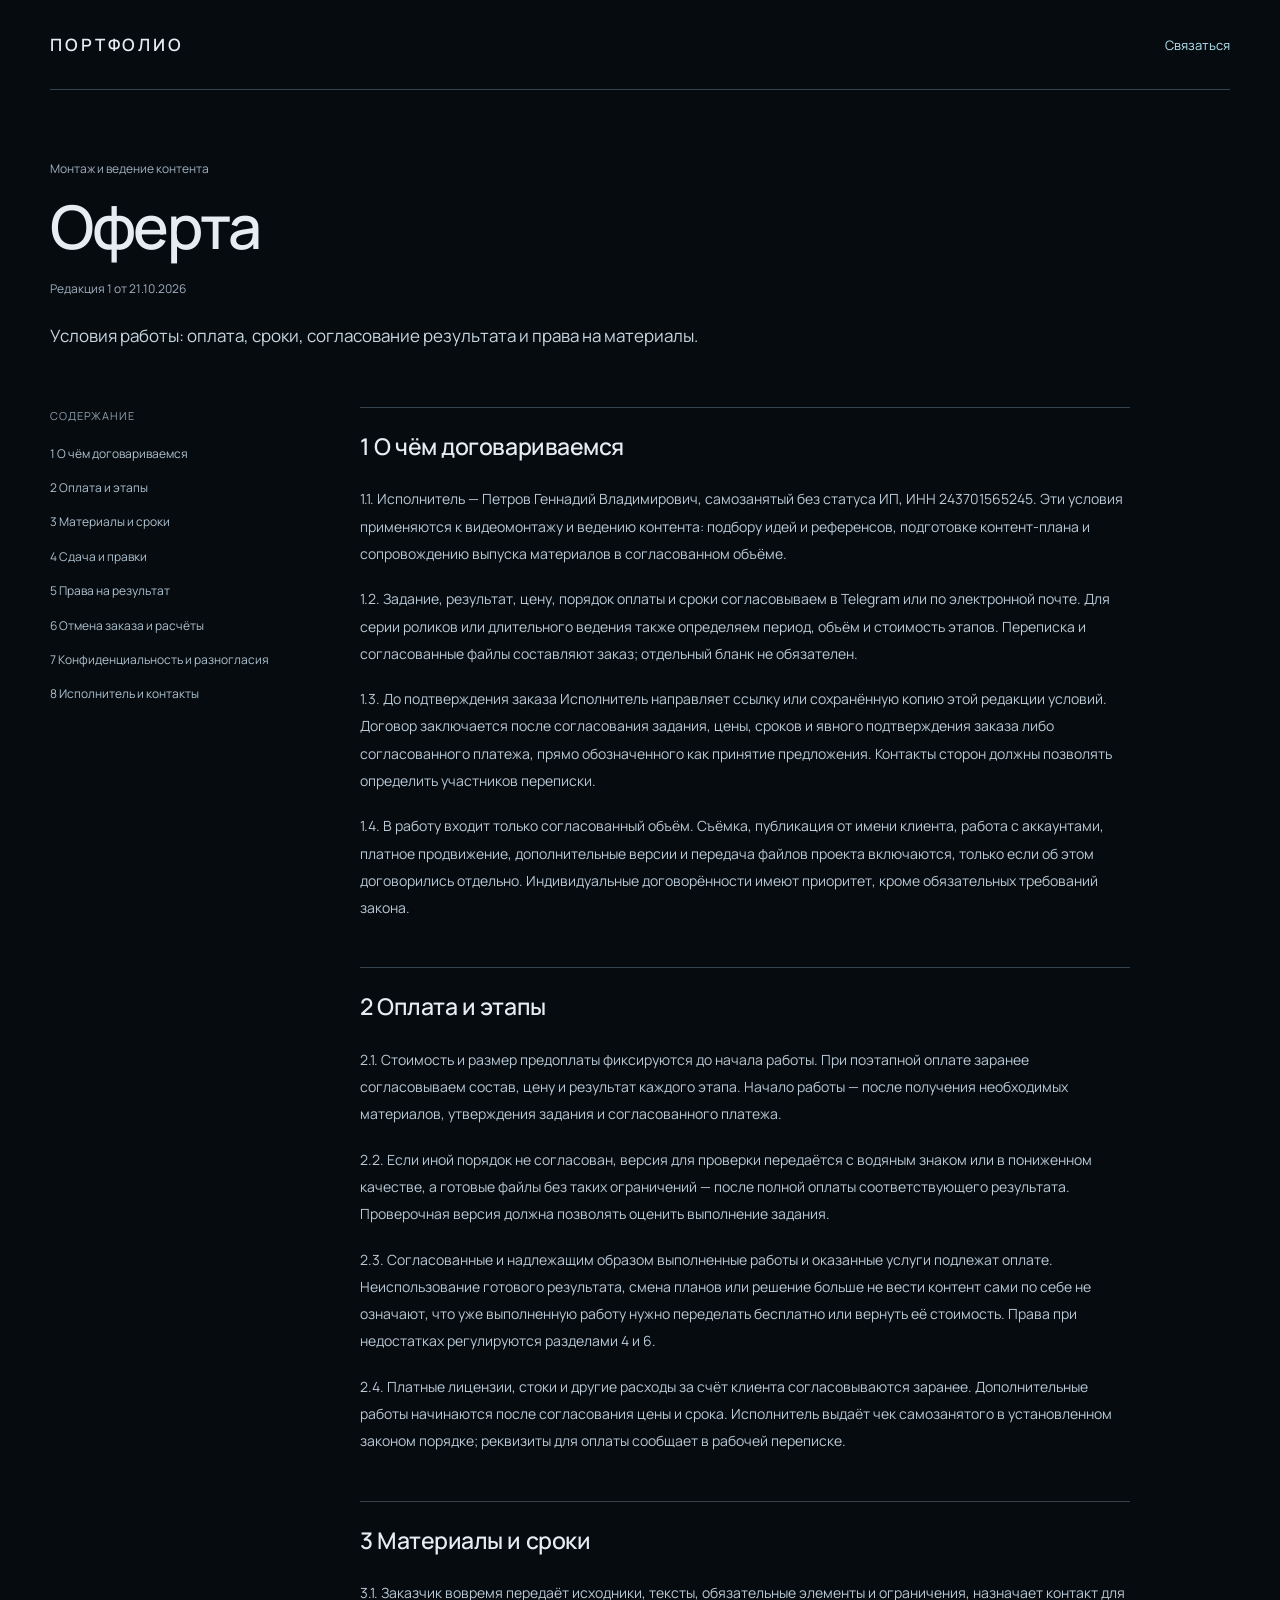
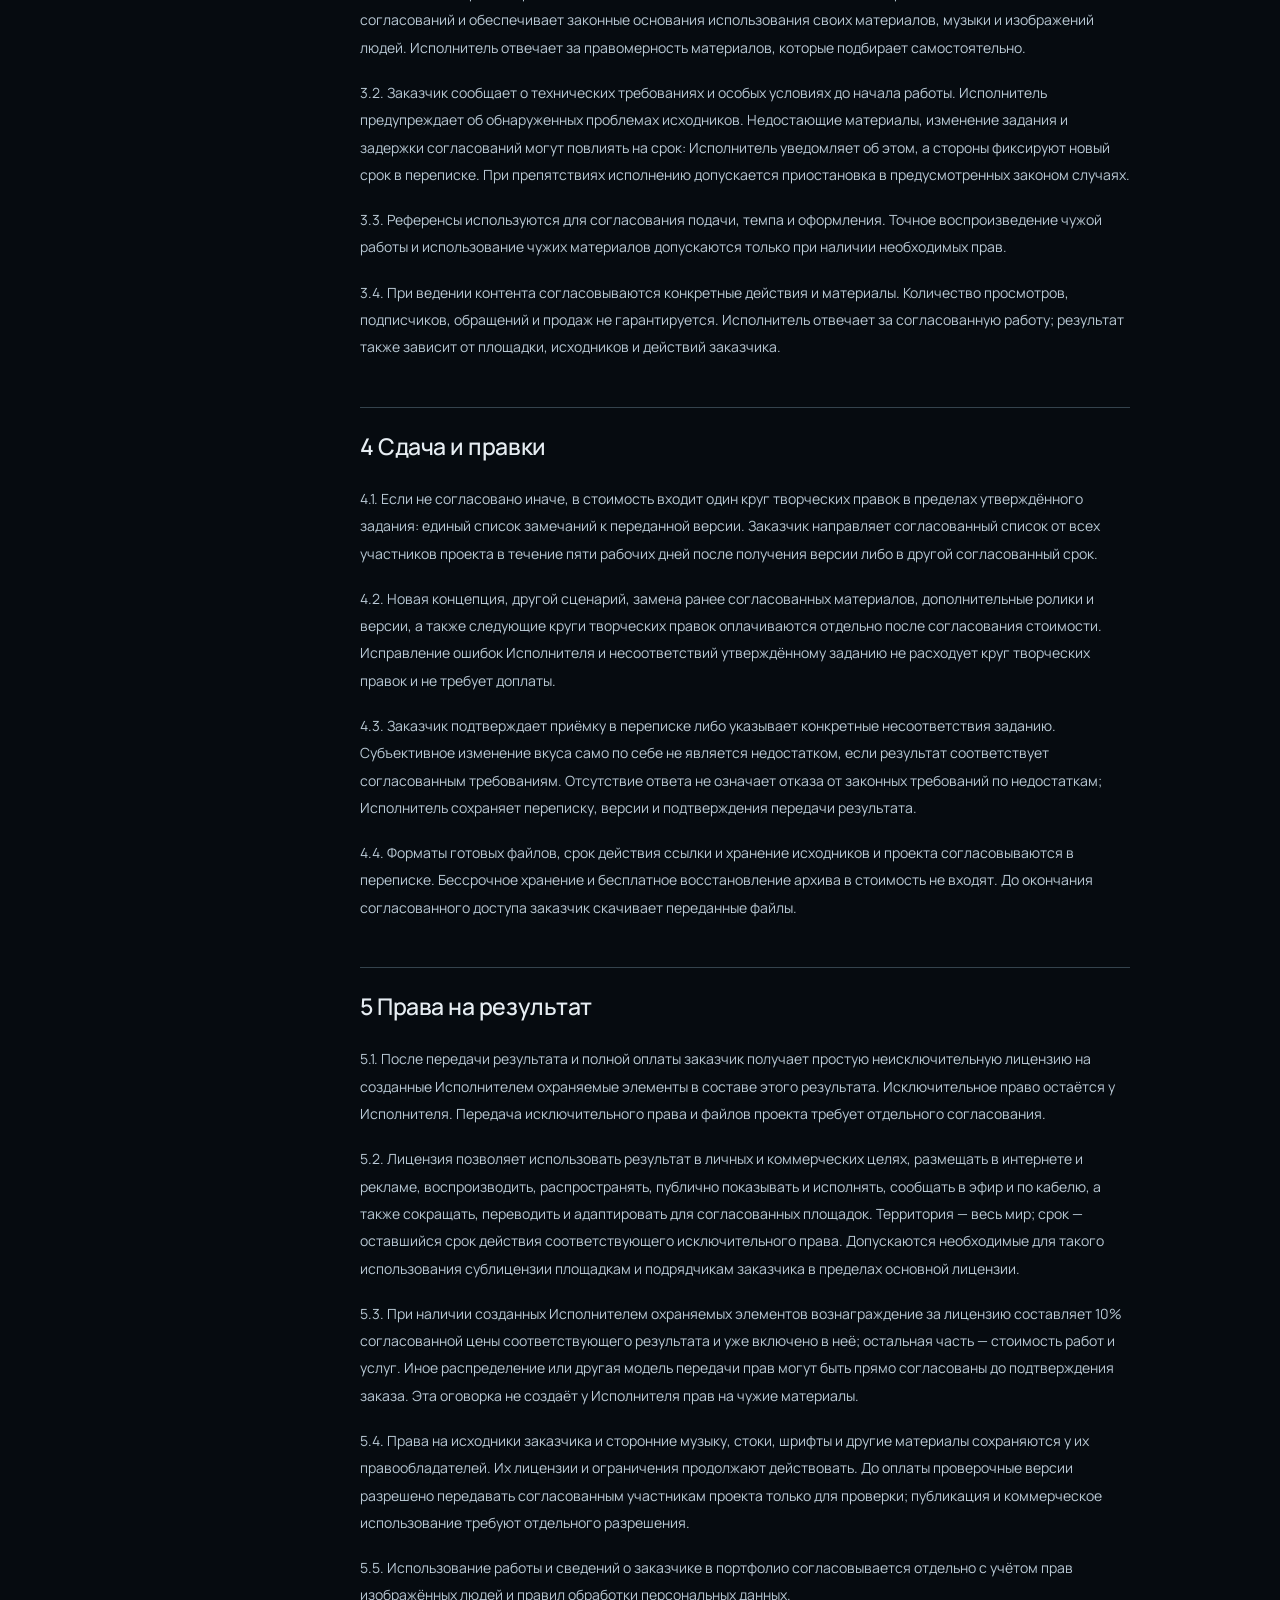
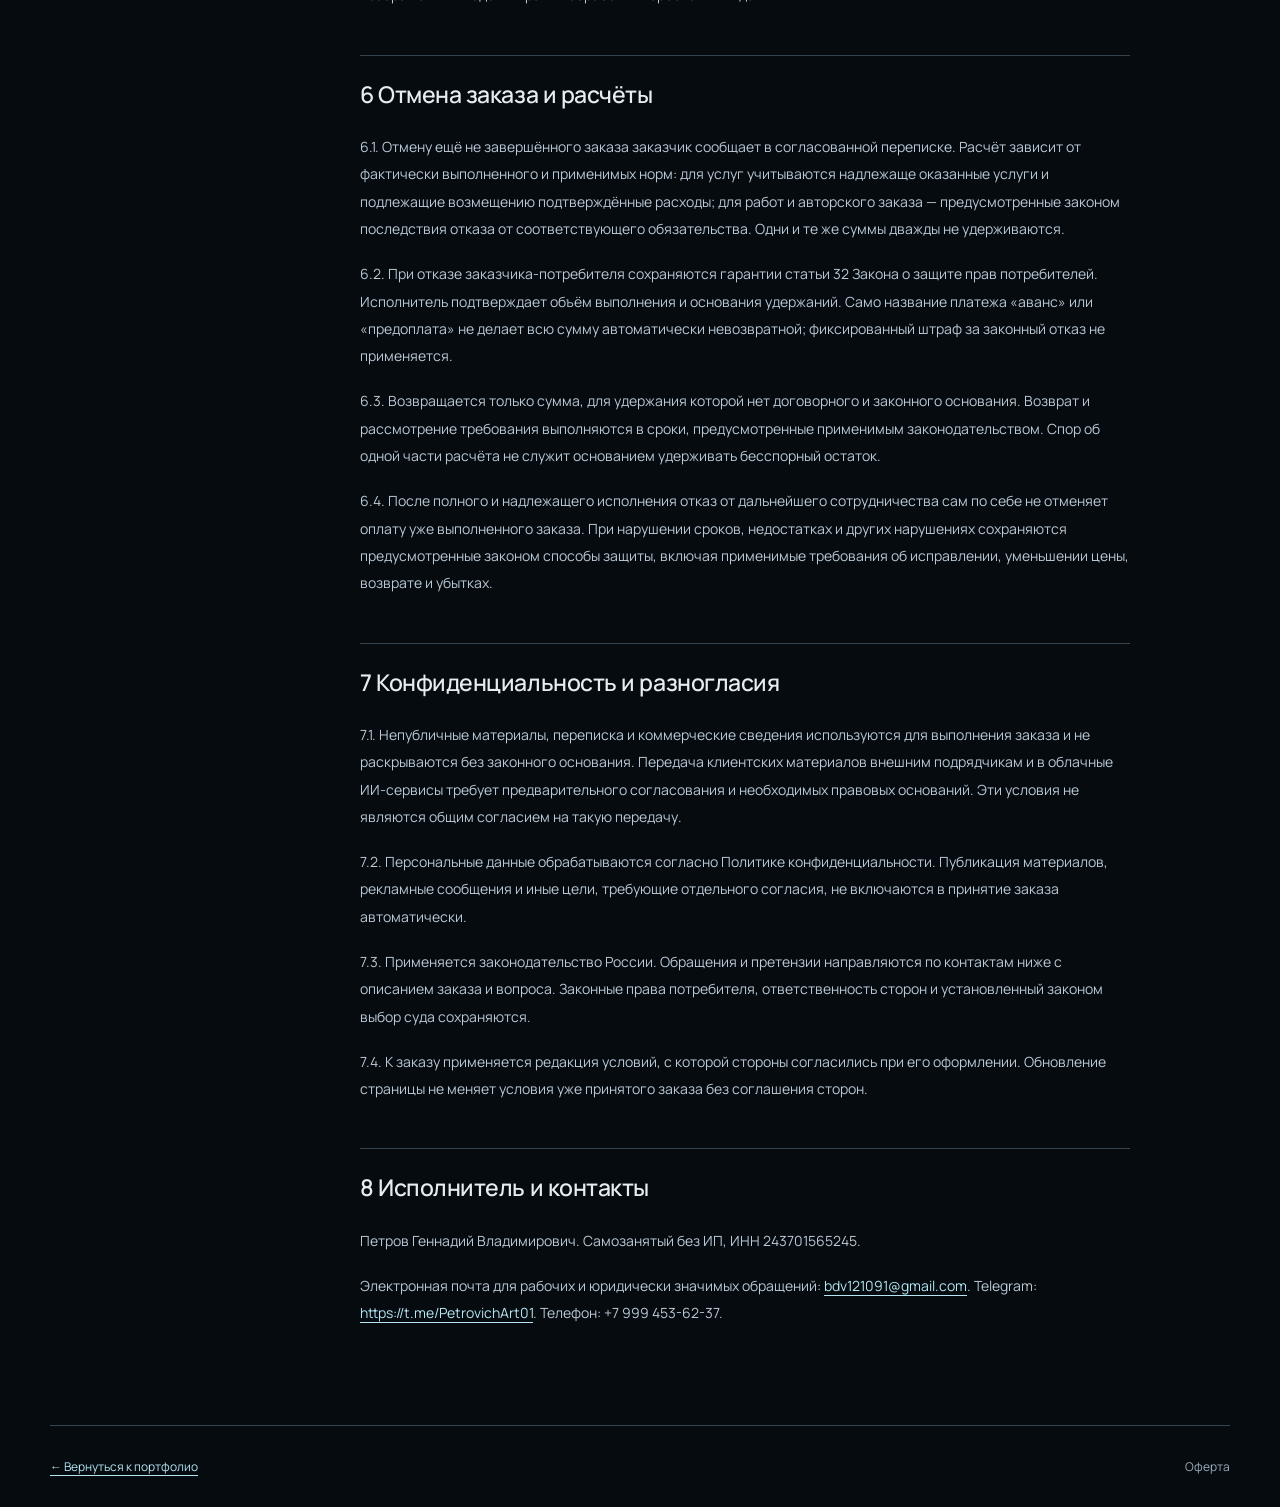
==== offer.html @ 37ba36d0 "Publish video portfolio" ====
<!doctype html>
<html lang="ru">
<head>
  <meta charset="utf-8">
  <meta name="viewport" content="width=device-width, initial-scale=1">
  <meta name="description" content="Монтаж и ведение контента">
  <meta name="theme-color" content="#060b10">
  
  <link rel="canonical" href="https://portfolio.voxforma.ru/offer.html">
  <link rel="icon" href="assets/favicon.svg" type="image/svg+xml">
  <link rel="stylesheet" href="legal.css?v=1">
  <title>Оферта — Портфолио</title>
</head>
<body data-document-status="ready">
  <a class="skip-link" href="#document">К документу</a>
  <header class="legal-header">
    <a class="brand" href="./">Портфолио</a>
    <a href="./#contact">Связаться</a>
  </header>
  <main id="document">
    <div class="legal-intro">
      <p class="eyebrow">Монтаж и ведение контента</p>
      <h1>Оферта</h1>
      <p class="edition">Редакция 1 от <time datetime="2026-10-21">21.10.2026</time></p>
      <p class="lead">Условия работы: оплата, сроки, согласование результата и права на материалы.</p>
      
    </div>
    <div class="legal-layout">
      <nav class="legal-toc" aria-label="Разделы документа">
        <p>Содержание</p>
        <a href="#section-1">1 О чём договариваемся</a><a href="#section-2">2 Оплата и этапы</a><a href="#section-3">3 Материалы и сроки</a><a href="#section-4">4 Сдача и правки</a><a href="#section-5">5 Права на результат</a><a href="#section-6">6 Отмена заказа и расчёты</a><a href="#section-7">7 Конфиденциальность и разногласия</a><a href="#section-8">8 Исполнитель и контакты</a>
      </nav>
      <article class="legal-copy" aria-label="Оферта">
        <section id="section-1"><h2>1 О чём договариваемся</h2>
<p>1.1. Исполнитель — Петров Геннадий Владимирович, самозанятый без статуса ИП, ИНН 243701565245. Эти условия применяются к видеомонтажу и ведению контента: подбору идей и референсов, подготовке контент-плана и сопровождению выпуска материалов в согласованном объёме.</p>
<p>1.2. Задание, результат, цену, порядок оплаты и сроки согласовываем в Telegram или по электронной почте. Для серии роликов или длительного ведения также определяем период, объём и стоимость этапов. Переписка и согласованные файлы составляют заказ; отдельный бланк не обязателен.</p>
<p>1.3. До подтверждения заказа Исполнитель направляет ссылку или сохранённую копию этой редакции условий. Договор заключается после согласования задания, цены, сроков и явного подтверждения заказа либо согласованного платежа, прямо обозначенного как принятие предложения. Контакты сторон должны позволять определить участников переписки.</p>
<p>1.4. В работу входит только согласованный объём. Съёмка, публикация от имени клиента, работа с аккаунтами, платное продвижение, дополнительные версии и передача файлов проекта включаются, только если об этом договорились отдельно. Индивидуальные договорённости имеют приоритет, кроме обязательных требований закона.</p></section><section id="section-2"><h2>2 Оплата и этапы</h2>
<p>2.1. Стоимость и размер предоплаты фиксируются до начала работы. При поэтапной оплате заранее согласовываем состав, цену и результат каждого этапа. Начало работы — после получения необходимых материалов, утверждения задания и согласованного платежа.</p>
<p>2.2. Если иной порядок не согласован, версия для проверки передаётся с водяным знаком или в пониженном качестве, а готовые файлы без таких ограничений — после полной оплаты соответствующего результата. Проверочная версия должна позволять оценить выполнение задания.</p>
<p>2.3. Согласованные и надлежащим образом выполненные работы и оказанные услуги подлежат оплате. Неиспользование готового результата, смена планов или решение больше не вести контент сами по себе не означают, что уже выполненную работу нужно переделать бесплатно или вернуть её стоимость. Права при недостатках регулируются разделами 4 и 6.</p>
<p>2.4. Платные лицензии, стоки и другие расходы за счёт клиента согласовываются заранее. Дополнительные работы начинаются после согласования цены и срока. Исполнитель выдаёт чек самозанятого в установленном законом порядке; реквизиты для оплаты сообщает в рабочей переписке.</p></section><section id="section-3"><h2>3 Материалы и сроки</h2>
<p>3.1. Заказчик вовремя передаёт исходники, тексты, обязательные элементы и ограничения, назначает контакт для согласований и обеспечивает законные основания использования своих материалов, музыки и изображений людей. Исполнитель отвечает за правомерность материалов, которые подбирает самостоятельно.</p>
<p>3.2. Заказчик сообщает о технических требованиях и особых условиях до начала работы. Исполнитель предупреждает об обнаруженных проблемах исходников. Недостающие материалы, изменение задания и задержки согласований могут повлиять на срок: Исполнитель уведомляет об этом, а стороны фиксируют новый срок в переписке. При препятствиях исполнению допускается приостановка в предусмотренных законом случаях.</p>
<p>3.3. Референсы используются для согласования подачи, темпа и оформления. Точное воспроизведение чужой работы и использование чужих материалов допускаются только при наличии необходимых прав.</p>
<p>3.4. При ведении контента согласовываются конкретные действия и материалы. Количество просмотров, подписчиков, обращений и продаж не гарантируется. Исполнитель отвечает за согласованную работу; результат также зависит от площадки, исходников и действий заказчика.</p></section><section id="section-4"><h2>4 Сдача и правки</h2>
<p>4.1. Если не согласовано иначе, в стоимость входит один круг творческих правок в пределах утверждённого задания: единый список замечаний к переданной версии. Заказчик направляет согласованный список от всех участников проекта в течение пяти рабочих дней после получения версии либо в другой согласованный срок.</p>
<p>4.2. Новая концепция, другой сценарий, замена ранее согласованных материалов, дополнительные ролики и версии, а также следующие круги творческих правок оплачиваются отдельно после согласования стоимости. Исправление ошибок Исполнителя и несоответствий утверждённому заданию не расходует круг творческих правок и не требует доплаты.</p>
<p>4.3. Заказчик подтверждает приёмку в переписке либо указывает конкретные несоответствия заданию. Субъективное изменение вкуса само по себе не является недостатком, если результат соответствует согласованным требованиям. Отсутствие ответа не означает отказа от законных требований по недостаткам; Исполнитель сохраняет переписку, версии и подтверждения передачи результата.</p>
<p>4.4. Форматы готовых файлов, срок действия ссылки и хранение исходников и проекта согласовываются в переписке. Бессрочное хранение и бесплатное восстановление архива в стоимость не входят. До окончания согласованного доступа заказчик скачивает переданные файлы.</p></section><section id="section-5"><h2>5 Права на результат</h2>
<p>5.1. После передачи результата и полной оплаты заказчик получает простую неисключительную лицензию на созданные Исполнителем охраняемые элементы в составе этого результата. Исключительное право остаётся у Исполнителя. Передача исключительного права и файлов проекта требует отдельного согласования.</p>
<p>5.2. Лицензия позволяет использовать результат в личных и коммерческих целях, размещать в интернете и рекламе, воспроизводить, распространять, публично показывать и исполнять, сообщать в эфир и по кабелю, а также сокращать, переводить и адаптировать для согласованных площадок. Территория — весь мир; срок — оставшийся срок действия соответствующего исключительного права. Допускаются необходимые для такого использования сублицензии площадкам и подрядчикам заказчика в пределах основной лицензии.</p>
<p>5.3. При наличии созданных Исполнителем охраняемых элементов вознаграждение за лицензию составляет 10% согласованной цены соответствующего результата и уже включено в неё; остальная часть — стоимость работ и услуг. Иное распределение или другая модель передачи прав могут быть прямо согласованы до подтверждения заказа. Эта оговорка не создаёт у Исполнителя прав на чужие материалы.</p>
<p>5.4. Права на исходники заказчика и сторонние музыку, стоки, шрифты и другие материалы сохраняются у их правообладателей. Их лицензии и ограничения продолжают действовать. До оплаты проверочные версии разрешено передавать согласованным участникам проекта только для проверки; публикация и коммерческое использование требуют отдельного разрешения.</p>
<p>5.5. Использование работы и сведений о заказчике в портфолио согласовывается отдельно с учётом прав изображённых людей и правил обработки персональных данных.</p></section><section id="section-6"><h2>6 Отмена заказа и расчёты</h2>
<p>6.1. Отмену ещё не завершённого заказа заказчик сообщает в согласованной переписке. Расчёт зависит от фактически выполненного и применимых норм: для услуг учитываются надлежаще оказанные услуги и подлежащие возмещению подтверждённые расходы; для работ и авторского заказа — предусмотренные законом последствия отказа от соответствующего обязательства. Одни и те же суммы дважды не удерживаются.</p>
<p>6.2. При отказе заказчика-потребителя сохраняются гарантии статьи 32 Закона о защите прав потребителей. Исполнитель подтверждает объём выполнения и основания удержаний. Само название платежа «аванс» или «предоплата» не делает всю сумму автоматически невозвратной; фиксированный штраф за законный отказ не применяется.</p>
<p>6.3. Возвращается только сумма, для удержания которой нет договорного и законного основания. Возврат и рассмотрение требования выполняются в сроки, предусмотренные применимым законодательством. Спор об одной части расчёта не служит основанием удерживать бесспорный остаток.</p>
<p>6.4. После полного и надлежащего исполнения отказ от дальнейшего сотрудничества сам по себе не отменяет оплату уже выполненного заказа. При нарушении сроков, недостатках и других нарушениях сохраняются предусмотренные законом способы защиты, включая применимые требования об исправлении, уменьшении цены, возврате и убытках.</p></section><section id="section-7"><h2>7 Конфиденциальность и разногласия</h2>
<p>7.1. Непубличные материалы, переписка и коммерческие сведения используются для выполнения заказа и не раскрываются без законного основания. Передача клиентских материалов внешним подрядчикам и в облачные ИИ-сервисы требует предварительного согласования и необходимых правовых оснований. Эти условия не являются общим согласием на такую передачу.</p>
<p>7.2. Персональные данные обрабатываются согласно Политике конфиденциальности. Публикация материалов, рекламные сообщения и иные цели, требующие отдельного согласия, не включаются в принятие заказа автоматически.</p>
<p>7.3. Применяется законодательство России. Обращения и претензии направляются по контактам ниже с описанием заказа и вопроса. Законные права потребителя, ответственность сторон и установленный законом выбор суда сохраняются.</p>
<p>7.4. К заказу применяется редакция условий, с которой стороны согласились при его оформлении. Обновление страницы не меняет условия уже принятого заказа без соглашения сторон.</p></section><section id="section-8"><h2>8 Исполнитель и контакты</h2>
<p>Петров Геннадий Владимирович. Самозанятый без ИП, ИНН 243701565245.</p>
<p>Электронная почта для рабочих и юридически значимых обращений: <a href="mailto:bdv121091@gmail.com">bdv121091@gmail.com</a>. Telegram: <a href="https://t.me/PetrovichArt01">https://t.me/PetrovichArt01</a>. Телефон: +7 999 453-62-37.</p></section>
      </article>
    </div>
  </main>
  <footer class="legal-footer">
    <a href="./">← Вернуться к портфолио</a>
    <nav aria-label="Документы"><a href="offer.html" aria-current="page">Оферта</a>
    </nav>
  </footer>
</body>
</html>
---- legal.css ----
@font-face {
  font-family: Manrope; font-style: normal; font-weight: 200 800; font-display: swap;
  src: url("assets/original/1cbbc17c6090.woff2") format("woff2");
  unicode-range: U+0301,U+0400-045F,U+0490-0491,U+04B0-04B1,U+2116;
}
@font-face {
  font-family: Manrope; font-style: normal; font-weight: 200 800; font-display: swap;
  src: url("assets/original/77c8455fb9b5.woff2") format("woff2");
  unicode-range: U+0000-00FF,U+0131,U+0152-0153,U+02BB-02BC,U+02C6,U+02DA,U+02DC,U+0304,U+0308,U+0329,U+2000-206F,U+20AC,U+2122,U+2191,U+2193,U+2212,U+2215,U+FEFF,U+FFFD;
}
:root { color-scheme: dark; font-family: Manrope, sans-serif; color: #e6edf2; background: #060b10; font-synthesis: none; }
* { box-sizing: border-box; }
html { scroll-padding-top: 30px; }
body { margin: 0; }
a { color: #b5e6f3; text-underline-offset: 4px; text-decoration-thickness: 1px; }
a:hover { color: #fff; }
a:focus-visible { outline: 2px solid #b5e6f3; outline-offset: 5px; border-radius: 2px; }
.skip-link { position: absolute; top: -80px; left: 20px; padding: 14px; background: #163448; z-index: 1; }
.skip-link:focus { top: 14px; }
.legal-header, main, .legal-footer { width: min(1180px, calc(100% - 80px)); margin-inline: auto; }
.legal-header { min-height: 90px; display: flex; align-items: center; justify-content: space-between; gap: 24px; border-bottom: 1px solid #34434d; font-size: 13px; }
.legal-header a { text-decoration: none; }
.legal-header .brand { color: #e6edf2; text-transform: uppercase; letter-spacing: .17em; font-size: 17px; font-weight: 600; }
.legal-intro { padding: 70px 0 55px; max-width: 940px; }
.eyebrow { margin: 0 0 16px; font-size: 12px; color: #a1b0bd; }
h1 { margin: 0; font-size: clamp(36px, 4.7vw, 66px); line-height: 1.12; font-weight: 550; letter-spacing: -.04em; overflow-wrap: anywhere; }
.edition { margin: 20px 0; font-size: 12px; color: #a1b0bd; }
.lead { max-width: 740px; font-size: 17px; line-height: 1.8; color: #c7d6df; margin: 24px 0 0; }
.legal-layout { display: grid; grid-template-columns: 240px minmax(0, 1fr); gap: 70px; align-items: start; padding-bottom: 80px; }
.legal-toc { position: sticky; top: 32px; display: flex; flex-direction: column; gap: 14px; font-size: 12px; line-height: 1.7; }
.legal-toc p { margin: 0 0 4px; color: #8d9eab; font-size: 11px; letter-spacing: .08em; text-transform: uppercase; }
.legal-toc a { text-decoration: none; color: #afc2cf; }
.legal-toc a:hover { color: #d6f4ff; }
.legal-copy { max-width: 770px; min-width: 0; }
.legal-copy section { margin-bottom: 46px; }
.legal-copy section:last-child { margin-bottom: 0; }
h2 { font-size: 23px; font-weight: 550; line-height: 1.45; letter-spacing: -.02em; margin: 0 0 22px; padding-top: 22px; border-top: 1px solid #34434d; }
.legal-copy p { margin: 0 0 18px; font-size: 14px; line-height: 1.95; color: #b9c9d5; overflow-wrap: anywhere; }
.draft-notice, .legal-copy .needs-fact { padding: 16px 20px; border-left: 2px solid #d9b77b; background: #33281d55; color: #e4cfab; }
.draft-notice { font-size: 14px; line-height: 1.8; }
.legal-footer { border-top: 1px solid #34434d; padding: 30px 0; display: flex; justify-content: space-between; flex-wrap: wrap; gap: 24px; font-size: 12px; line-height: 1.8; }
.legal-footer nav { display: flex; flex-wrap: wrap; gap: 24px; }
.legal-footer [aria-current] { color: #9aaebb; text-decoration: none; }
@media (max-width: 900px) {
  .legal-layout { grid-template-columns: 190px minmax(0, 1fr); gap: 36px; }
  .legal-header, main, .legal-footer { width: calc(100% - 48px); }
}
@media (max-width: 680px) {
  .legal-header, main, .legal-footer { width: calc(100% - 40px); }
  .legal-header { min-height: 72px; font-size: 12px; }
  .legal-header .brand { font-size: 14px; }
  .legal-intro { padding: 42px 0 32px; }
  .lead { font-size: 15px; line-height: 1.8; }
  .legal-layout { display: block; padding-bottom: 48px; }
  .legal-toc { position: static; gap: 10px; padding-bottom: 32px; }
  h2 { font-size: 21px; }
  .legal-copy p { font-size: 14px; line-height: 1.9; }
  .legal-footer nav { gap: 16px; }
}
@media print {
  :root { color-scheme: light; color: #000; background: #fff; }
  .legal-header, .legal-toc, .legal-footer, .skip-link { display: none; }
  main { width: 100%; }
  .legal-intro { padding: 0 0 24px; }
  .legal-layout { display: block; }
  .legal-copy { max-width: none; }
  h1 { font-size: 27pt; }
  h2 { font-size: 15pt; break-after: avoid; }
  .legal-copy p, .lead, .edition, .eyebrow, a { color: #000; font-size: 10pt; }
  p { orphans: 3; widows: 3; }
}
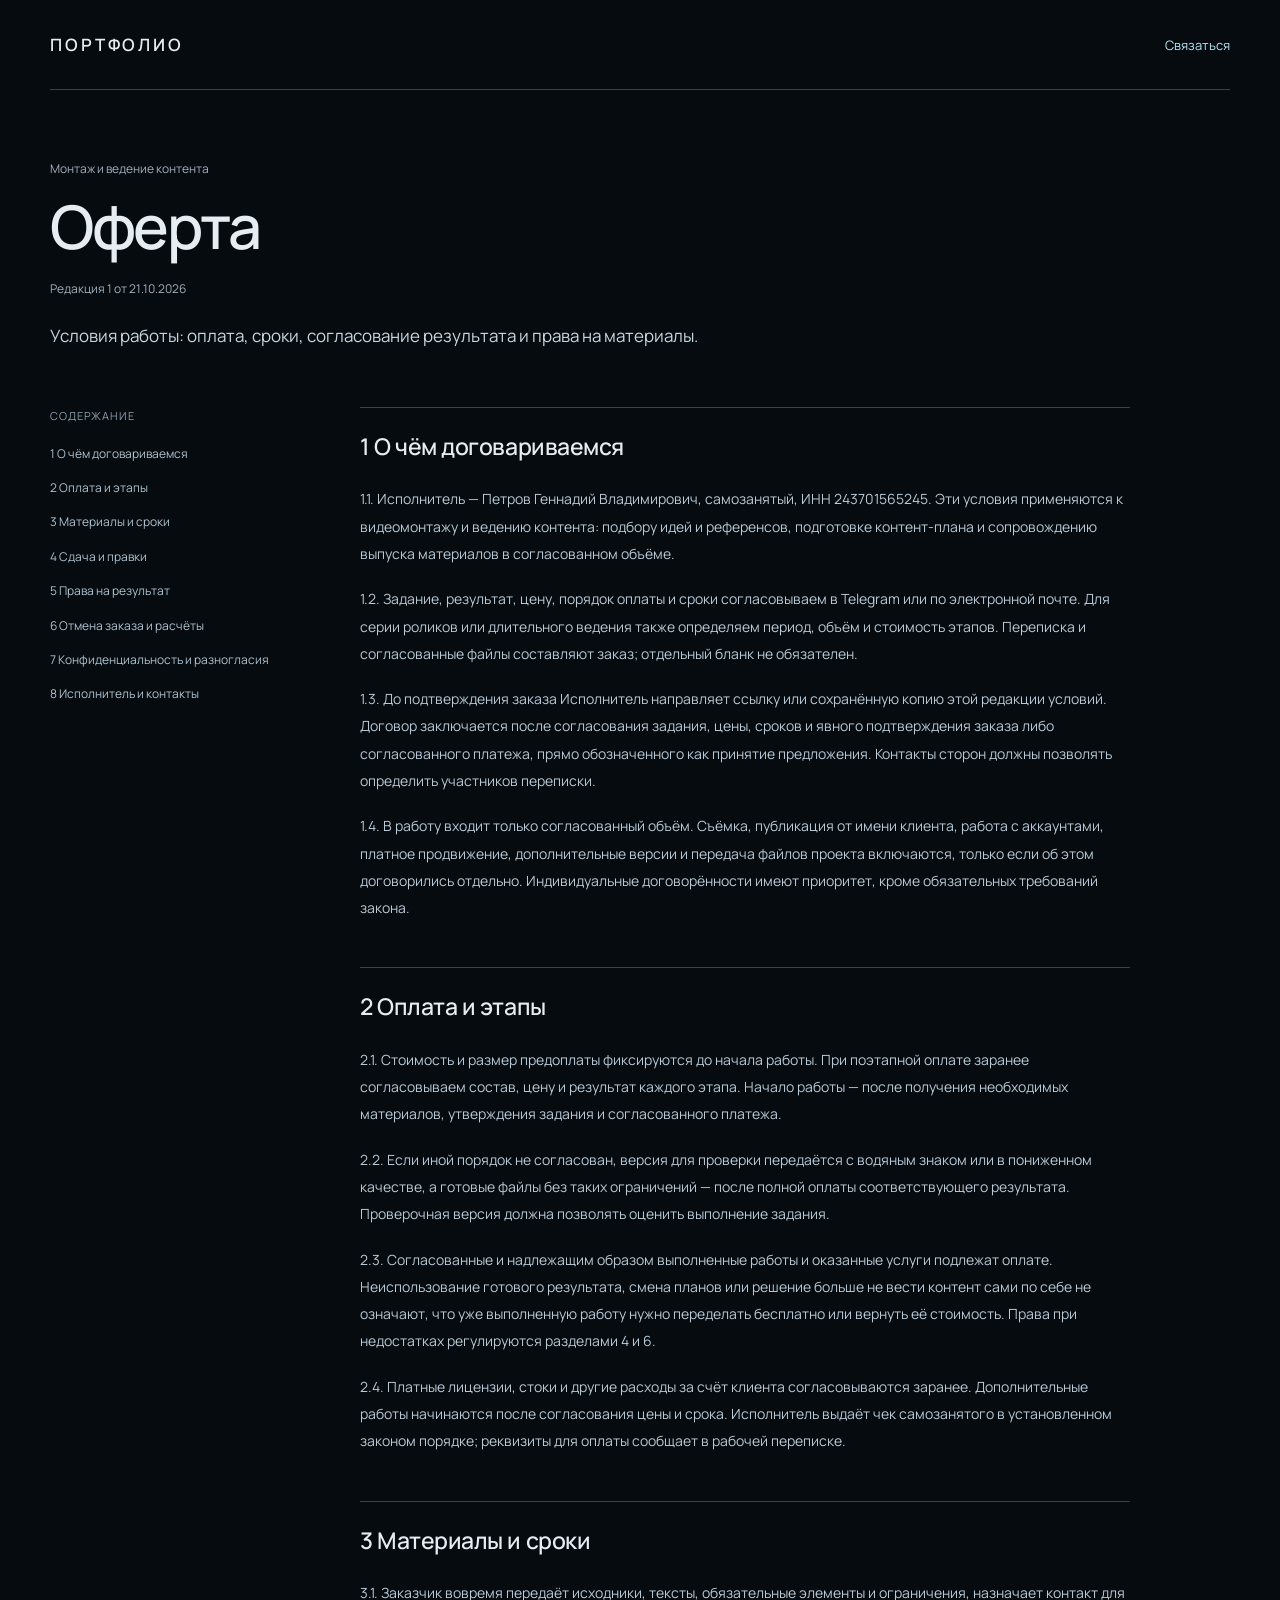
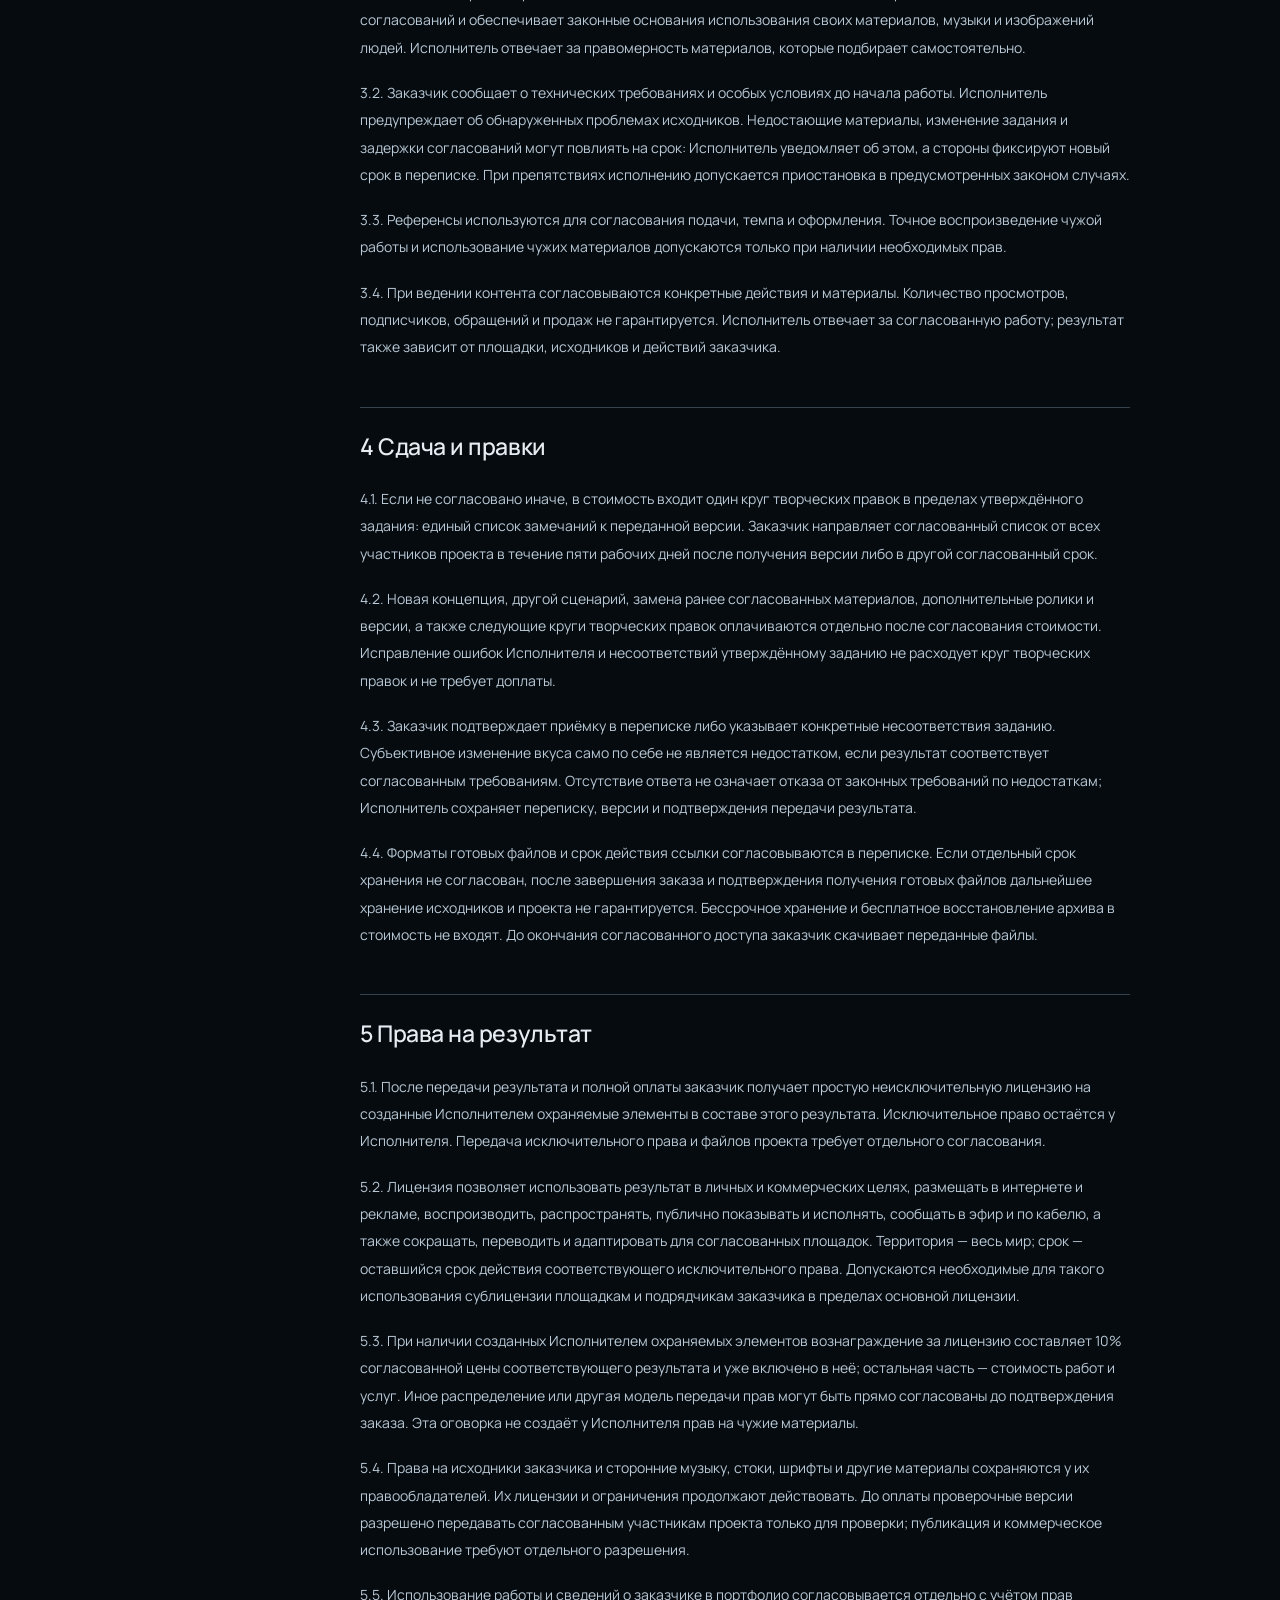
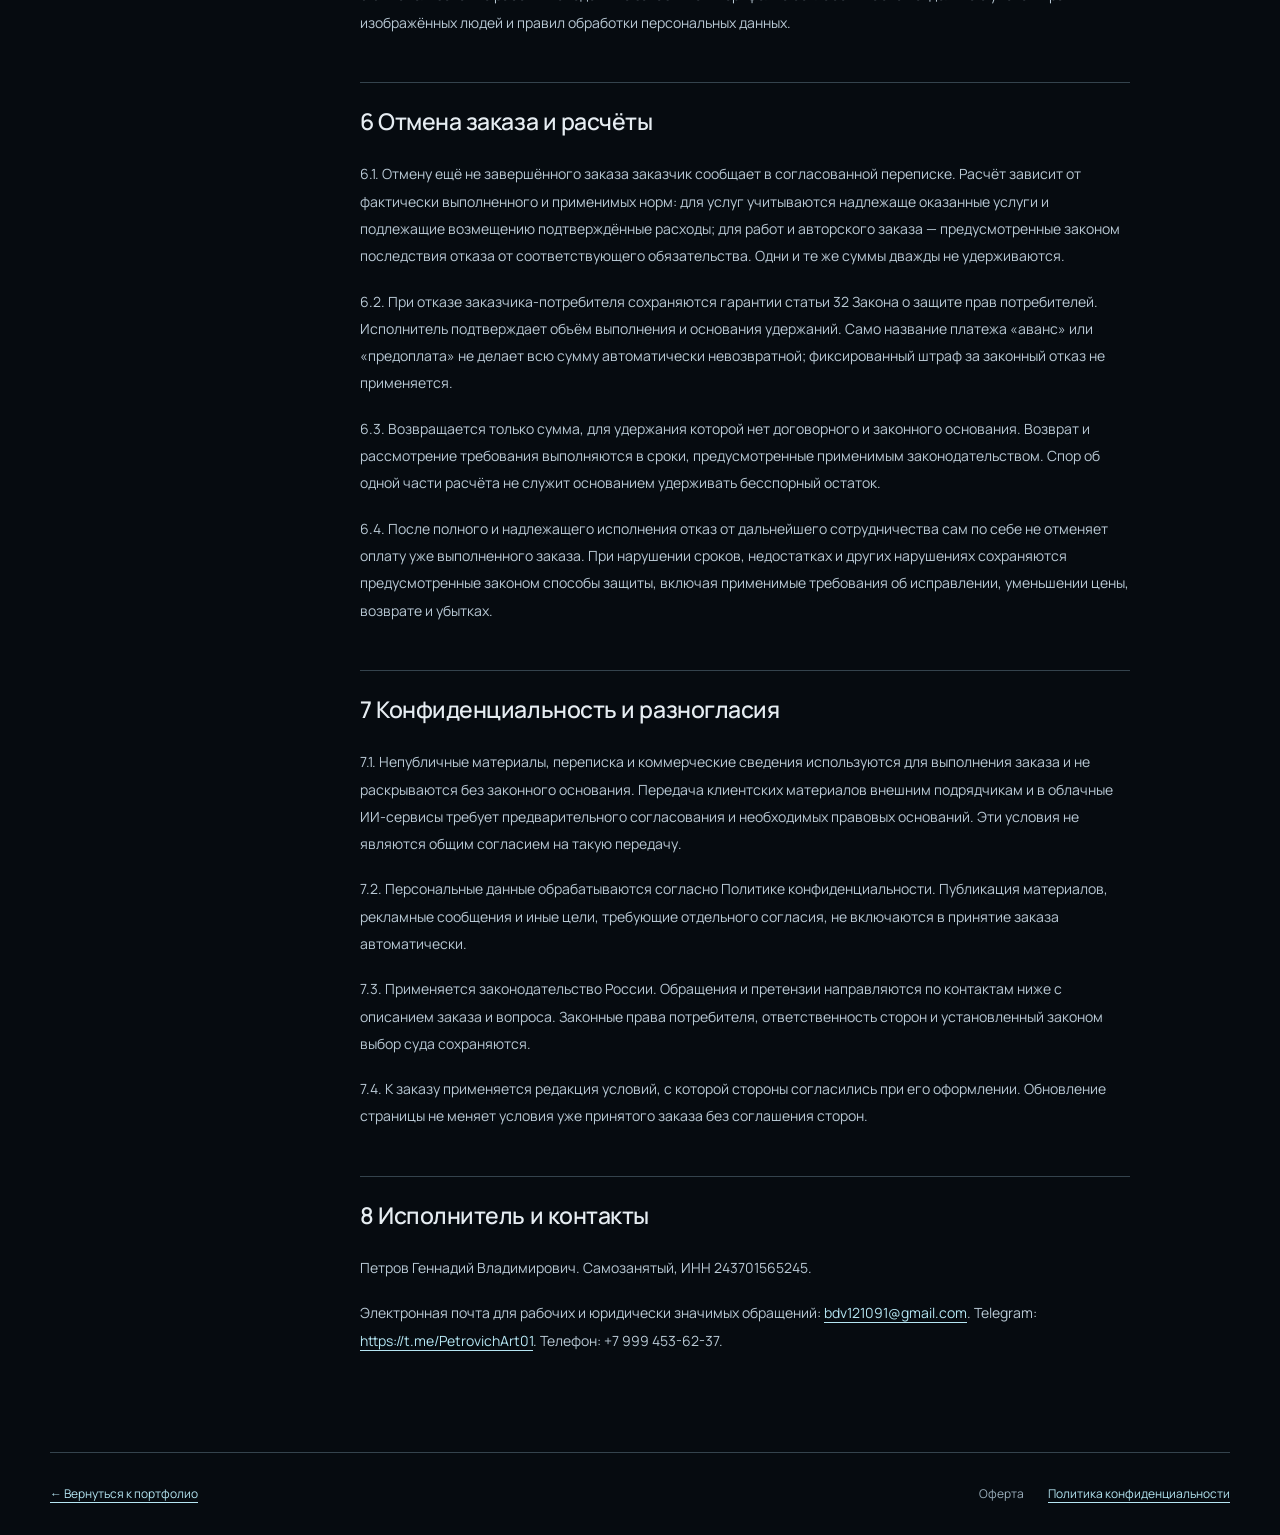
==== commit e6733f76: "Publish video portfolio" ====
--- a/offer.html
+++ b/offer.html
@@ -32,7 +32,7 @@
       </nav>
       <article class="legal-copy" aria-label="Оферта">
         <section id="section-1"><h2>1 О чём договариваемся</h2>
-<p>1.1. Исполнитель — Петров Геннадий Владимирович, самозанятый без статуса ИП, ИНН 243701565245. Эти условия применяются к видеомонтажу и ведению контента: подбору идей и референсов, подготовке контент-плана и сопровождению выпуска материалов в согласованном объёме.</p>
+<p>1.1. Исполнитель — Петров Геннадий Владимирович, самозанятый, ИНН 243701565245. Эти условия применяются к видеомонтажу и ведению контента: подбору идей и референсов, подготовке контент-плана и сопровождению выпуска материалов в согласованном объёме.</p>
 <p>1.2. Задание, результат, цену, порядок оплаты и сроки согласовываем в Telegram или по электронной почте. Для серии роликов или длительного ведения также определяем период, объём и стоимость этапов. Переписка и согласованные файлы составляют заказ; отдельный бланк не обязателен.</p>
 <p>1.3. До подтверждения заказа Исполнитель направляет ссылку или сохранённую копию этой редакции условий. Договор заключается после согласования задания, цены, сроков и явного подтверждения заказа либо согласованного платежа, прямо обозначенного как принятие предложения. Контакты сторон должны позволять определить участников переписки.</p>
 <p>1.4. В работу входит только согласованный объём. Съёмка, публикация от имени клиента, работа с аккаунтами, платное продвижение, дополнительные версии и передача файлов проекта включаются, только если об этом договорились отдельно. Индивидуальные договорённости имеют приоритет, кроме обязательных требований закона.</p></section><section id="section-2"><h2>2 Оплата и этапы</h2>
@@ -47,7 +47,7 @@
 <p>4.1. Если не согласовано иначе, в стоимость входит один круг творческих правок в пределах утверждённого задания: единый список замечаний к переданной версии. Заказчик направляет согласованный список от всех участников проекта в течение пяти рабочих дней после получения версии либо в другой согласованный срок.</p>
 <p>4.2. Новая концепция, другой сценарий, замена ранее согласованных материалов, дополнительные ролики и версии, а также следующие круги творческих правок оплачиваются отдельно после согласования стоимости. Исправление ошибок Исполнителя и несоответствий утверждённому заданию не расходует круг творческих правок и не требует доплаты.</p>
 <p>4.3. Заказчик подтверждает приёмку в переписке либо указывает конкретные несоответствия заданию. Субъективное изменение вкуса само по себе не является недостатком, если результат соответствует согласованным требованиям. Отсутствие ответа не означает отказа от законных требований по недостаткам; Исполнитель сохраняет переписку, версии и подтверждения передачи результата.</p>
-<p>4.4. Форматы готовых файлов, срок действия ссылки и хранение исходников и проекта согласовываются в переписке. Бессрочное хранение и бесплатное восстановление архива в стоимость не входят. До окончания согласованного доступа заказчик скачивает переданные файлы.</p></section><section id="section-5"><h2>5 Права на результат</h2>
+<p>4.4. Форматы готовых файлов и срок действия ссылки согласовываются в переписке. Если отдельный срок хранения не согласован, после завершения заказа и подтверждения получения готовых файлов дальнейшее хранение исходников и проекта не гарантируется. Бессрочное хранение и бесплатное восстановление архива в стоимость не входят. До окончания согласованного доступа заказчик скачивает переданные файлы.</p></section><section id="section-5"><h2>5 Права на результат</h2>
 <p>5.1. После передачи результата и полной оплаты заказчик получает простую неисключительную лицензию на созданные Исполнителем охраняемые элементы в составе этого результата. Исключительное право остаётся у Исполнителя. Передача исключительного права и файлов проекта требует отдельного согласования.</p>
 <p>5.2. Лицензия позволяет использовать результат в личных и коммерческих целях, размещать в интернете и рекламе, воспроизводить, распространять, публично показывать и исполнять, сообщать в эфир и по кабелю, а также сокращать, переводить и адаптировать для согласованных площадок. Территория — весь мир; срок — оставшийся срок действия соответствующего исключительного права. Допускаются необходимые для такого использования сублицензии площадкам и подрядчикам заказчика в пределах основной лицензии.</p>
 <p>5.3. При наличии созданных Исполнителем охраняемых элементов вознаграждение за лицензию составляет 10% согласованной цены соответствующего результата и уже включено в неё; остальная часть — стоимость работ и услуг. Иное распределение или другая модель передачи прав могут быть прямо согласованы до подтверждения заказа. Эта оговорка не создаёт у Исполнителя прав на чужие материалы.</p>
@@ -61,7 +61,7 @@
 <p>7.2. Персональные данные обрабатываются согласно Политике конфиденциальности. Публикация материалов, рекламные сообщения и иные цели, требующие отдельного согласия, не включаются в принятие заказа автоматически.</p>
 <p>7.3. Применяется законодательство России. Обращения и претензии направляются по контактам ниже с описанием заказа и вопроса. Законные права потребителя, ответственность сторон и установленный законом выбор суда сохраняются.</p>
 <p>7.4. К заказу применяется редакция условий, с которой стороны согласились при его оформлении. Обновление страницы не меняет условия уже принятого заказа без соглашения сторон.</p></section><section id="section-8"><h2>8 Исполнитель и контакты</h2>
-<p>Петров Геннадий Владимирович. Самозанятый без ИП, ИНН 243701565245.</p>
+<p>Петров Геннадий Владимирович. Самозанятый, ИНН 243701565245.</p>
 <p>Электронная почта для рабочих и юридически значимых обращений: <a href="mailto:bdv121091@gmail.com">bdv121091@gmail.com</a>. Telegram: <a href="https://t.me/PetrovichArt01">https://t.me/PetrovichArt01</a>. Телефон: +7 999 453-62-37.</p></section>
       </article>
     </div>
@@ -69,7 +69,7 @@
   <footer class="legal-footer">
     <a href="./">← Вернуться к портфолио</a>
     <nav aria-label="Документы"><a href="offer.html" aria-current="page">Оферта</a>
-    </nav>
+    <a href="privacy.html">Политика конфиденциальности</a></nav>
   </footer>
 </body>
 </html>
